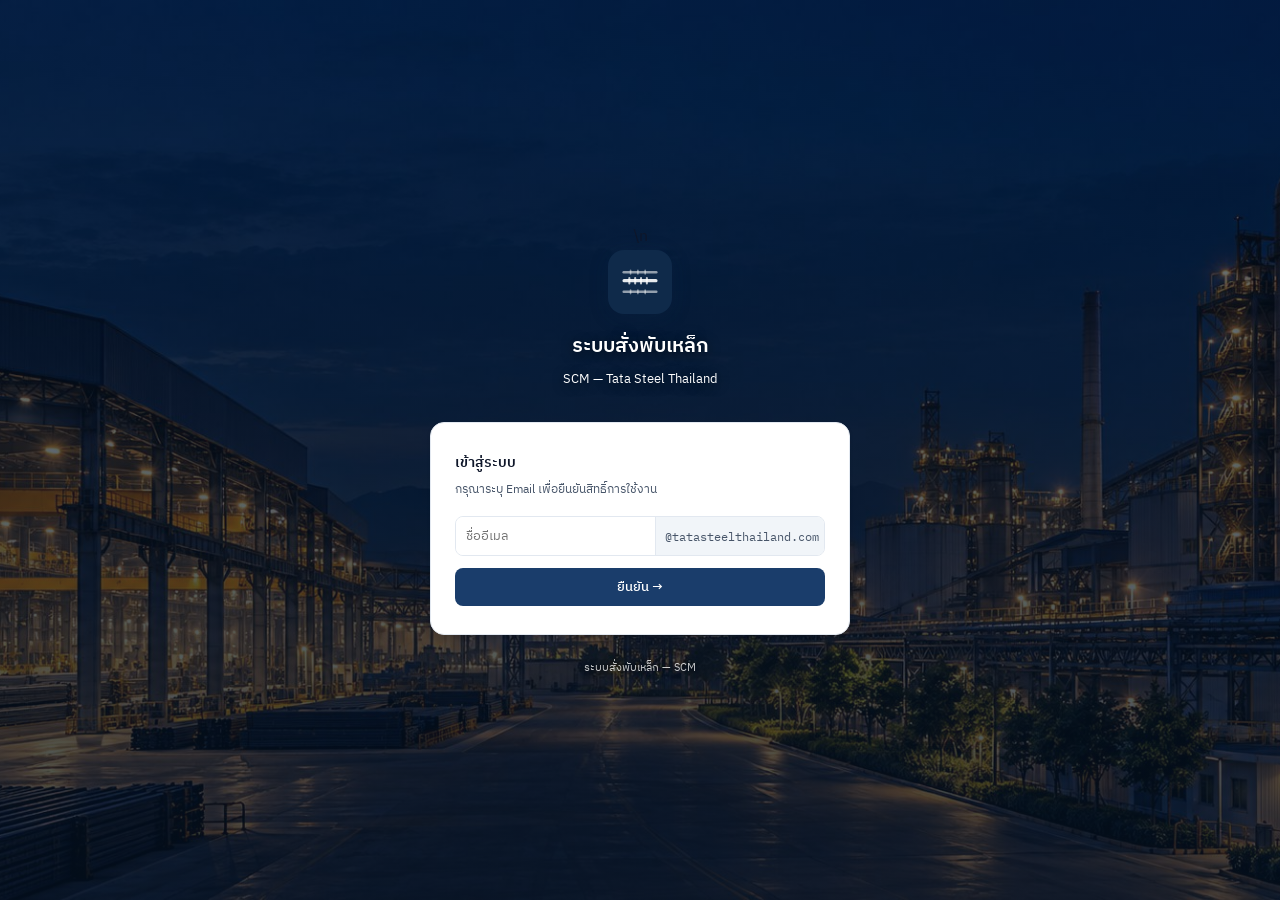
==== index.html @ e5064bcb "Show matching OTP reference code on login page" ====
<!DOCTYPE html>
<html lang="th">
<head>
<meta charset="UTF-8"/>
<meta name="viewport" content="width=device-width, initial-scale=1.0"/>
<title>ระบบสั่งพับเหล็ก — Tata Steel Thailand</title>
<link href="https://fonts.googleapis.com/css2?family=IBM+Plex+Sans+Thai:wght@300;400;500;600&family=IBM+Plex+Mono:wght@400;500&display=swap" rel="stylesheet"/>
<style>
:root{--bd:#0f2a4a;--bm:#1a3d6b;--ba:#2563b0;--bl:#dbeafe;--gr:#16a34a;--gl:#dcfce7;--rd:#dc2626;--rl:#fee2e2;--br:#e2e8f0;--tx:#0f172a;--t2:#475569;--t3:#94a3b8;--ra:14px}
*{box-sizing:border-box;margin:0;padding:0}
body{font-family:'IBM Plex Sans Thai',sans-serif;background:#eef2f7;color:var(--tx);min-height:100vh;display:flex;flex-direction:column;align-items:center;justify-content:center;padding:1.5rem 1rem}
.wrap{max-width:420px;width:100%}
.hdr{text-align:center;margin-bottom:2rem}
.logo{width:64px;height:64px;background:var(--bd);border-radius:16px;display:flex;align-items:center;justify-content:center;margin:0 auto 1rem;box-shadow:0 4px 20px rgba(15,42,74,.2)}
.logo svg{width:38px;height:38px}
.hdr h1{font-size:20px;font-weight:600;color:var(--bd);margin-bottom:.35rem}
.hdr p{font-size:13px;color:var(--t2)}

/* LOGIN */
.login-card{background:#fff;border:1px solid var(--br);border-radius:var(--ra);padding:1.75rem 1.5rem;box-shadow:0 1px 4px rgba(0,0,0,.06)}
.login-card h2{font-size:14px;font-weight:600;color:var(--tx);margin-bottom:.35rem}
.login-card p{font-size:12px;color:var(--t2);margin-bottom:1.1rem;line-height:1.6}
.email-wrap{display:flex;align-items:center;border:1px solid var(--br);border-radius:8px;overflow:hidden;transition:border .15s,box-shadow .15s;margin-bottom:.75rem}
.email-wrap:focus-within{border-color:var(--ba);box-shadow:0 0 0 3px rgba(37,99,176,.1)}
.email-wrap input{border:none;flex:1;height:38px;padding:0 10px;font-size:13px;font-family:'IBM Plex Sans Thai',sans-serif;outline:none;background:#fff;color:var(--tx)}
.email-domain{background:var(--sl, #f1f5f9);padding:0 9px;height:38px;display:flex;align-items:center;font-size:12px;color:var(--t2);border-left:1px solid var(--br);white-space:nowrap;font-family:'IBM Plex Mono',monospace}
.otp-wrap{display:none;margin-bottom:.75rem}.otp-wrap.show{display:block}.otp-ref{display:flex;align-items:center;justify-content:center;gap:7px;margin:0 0 .5rem;padding:.42rem .65rem;border:1px solid #bfdbfe;border-radius:8px;background:#eff6ff;color:#475569;font-size:12px}.otp-ref strong{font:600 13px 'IBM Plex Mono',monospace;letter-spacing:.08em;color:var(--bm)}.otp-wrap input{width:100%;height:44px;border:1px solid var(--br);border-radius:8px;text-align:center;font:600 20px 'IBM Plex Mono',monospace;letter-spacing:.45em;outline:none}.otp-wrap input:focus{border-color:var(--ba);box-shadow:0 0 0 3px rgba(37,99,176,.1)}
.login-btn{width:100%;height:38px;background:var(--bm);color:#fff;border:none;border-radius:8px;font-size:13px;font-weight:500;font-family:'IBM Plex Sans Thai',sans-serif;cursor:pointer;transition:background .15s;display:flex;align-items:center;justify-content:center;gap:6px}
.login-btn:hover{background:var(--bd)}
.login-btn:disabled{background:var(--t3);cursor:not-allowed}
.err-msg{background:var(--rl);border:1px solid #fca5a5;border-radius:8px;padding:.6rem .85rem;font-size:12px;color:var(--rd);margin-top:.65rem;display:none}
.err-msg.show{display:block}
.rebar-loader{display:inline-block;position:relative;width:76px;height:10px;overflow:hidden;border-radius:999px;background:rgba(255,255,255,.16);box-shadow:inset 0 0 0 1px rgba(255,255,255,.14)}
.rebar-loader::before{content:"";position:absolute;left:1px;top:1px;height:8px;width:18%;border-radius:999px;background:repeating-linear-gradient(115deg,transparent 0 5px,rgba(20,48,74,.65) 5px 7px),linear-gradient(90deg,#a9bbca 0%,#f4f8fb 52%,#f6a62f 100%);box-shadow:0 0 7px rgba(246,166,47,.55);animation:rebar-grow 1.15s ease-in-out infinite alternate}
.rebar-loader::after{content:"";position:absolute;top:2px;left:17%;width:6px;height:6px;border-radius:50%;background:#ffd27a;box-shadow:0 0 8px 2px rgba(255,174,55,.65);animation:rebar-tip 1.15s ease-in-out infinite alternate}
.login-btn[aria-busy="true"]{background:var(--bm);cursor:wait}
@keyframes rebar-grow{from{width:18%;opacity:.72}to{width:94%;opacity:1}}
@keyframes rebar-tip{from{left:17%;opacity:.72}to{left:91%;opacity:1}}
@media(prefers-reduced-motion:reduce){.rebar-loader::before{width:72%;animation:none}.rebar-loader::after{left:70%;animation:none}}

/* MENU */
.menu-view{display:none}
.menu-view.show{display:block}
.login-card.hide{display:none}
.greeting{text-align:center;font-size:13px;color:var(--t2);margin-bottom:1.1rem}
.greeting strong{color:var(--bm)}
.cards{display:flex;flex-direction:column;gap:12px}
.menu-card{background:#fff;border:1.5px solid var(--br);border-radius:var(--ra);padding:1.3rem 1.4rem;cursor:pointer;transition:all .2s;text-decoration:none;display:flex;align-items:center;gap:1rem;box-shadow:0 1px 4px rgba(0,0,0,.06)}
.menu-card:hover{border-color:var(--ba);box-shadow:0 4px 20px rgba(37,99,176,.12);transform:translateY(-2px)}
.menu-card.track:hover{border-color:var(--gr)}
.menu-card.dash:hover{border-color:#7c3aed;box-shadow:0 4px 20px rgba(124,58,237,.12)}
.menu-card.admin:hover{border-color:#d97706}
.card-icon{width:46px;height:46px;border-radius:12px;display:flex;align-items:center;justify-content:center;flex-shrink:0;font-size:20px}
.order .card-icon{background:var(--bl)}
.track .card-icon{background:var(--gl)}
.dash  .card-icon{background:#ede9fe}
.admin .card-icon{background:#fef3c7}
.card-text h2{font-size:14px;font-weight:600;color:var(--tx);margin-bottom:3px}
.card-text p{font-size:12px;color:var(--t2);line-height:1.5}
.arrow{margin-left:auto;color:var(--t3);font-size:18px;flex-shrink:0;transition:transform .2s}
.menu-card:hover .arrow{transform:translateX(4px);color:var(--ba)}
.signout{text-align:center;margin-top:1rem;font-size:12px;color:var(--t3);cursor:pointer;text-decoration:underline}
.signout:hover{color:var(--rd)}
.footer{text-align:center;margin-top:1.5rem;font-size:11px;color:var(--t3)}
</style>
<link rel="stylesheet" href="steel-mill-night.css?v=20260909"/>\n</head>
<body>
<div class="wrap">
  <div class="hdr">
    <div class="logo">
      <svg viewBox="0 0 26 26" fill="none" xmlns="http://www.w3.org/2000/svg">
        <rect x="1" y="11" width="24" height="2.2" rx="1.1" fill="rgba(255,255,255,0.9)"/>
        <rect x="5" y="9.5" width="1.4" height="5.2" rx="0.7" fill="rgba(255,255,255,0.75)"/>
        <rect x="9" y="9.5" width="1.4" height="5.2" rx="0.7" fill="rgba(255,255,255,0.75)"/>
        <rect x="13" y="9.5" width="1.4" height="5.2" rx="0.7" fill="rgba(255,255,255,0.75)"/>
        <rect x="17" y="9.5" width="1.4" height="5.2" rx="0.7" fill="rgba(255,255,255,0.75)"/>
        <rect x="1" y="5.5" width="24" height="1.6" rx="0.8" fill="rgba(255,255,255,0.55)"/>
        <rect x="6" y="4.5" width="1.1" height="3.6" rx="0.55" fill="rgba(255,255,255,0.45)"/>
        <rect x="11" y="4.5" width="1.1" height="3.6" rx="0.55" fill="rgba(255,255,255,0.45)"/>
        <rect x="16" y="4.5" width="1.1" height="3.6" rx="0.55" fill="rgba(255,255,255,0.45)"/>
        <rect x="1" y="18.9" width="24" height="1.6" rx="0.8" fill="rgba(255,255,255,0.55)"/>
        <rect x="6" y="17.9" width="1.1" height="3.6" rx="0.55" fill="rgba(255,255,255,0.45)"/>
        <rect x="11" y="17.9" width="1.1" height="3.6" rx="0.55" fill="rgba(255,255,255,0.45)"/>
        <rect x="16" y="17.9" width="1.1" height="3.6" rx="0.55" fill="rgba(255,255,255,0.45)"/>
      </svg>
    </div>
    <h1>ระบบสั่งพับเหล็ก</h1>
    <p>SCM — Tata Steel Thailand</p>
  </div>

  <!-- LOGIN -->
  <div class="login-card" id="loginCard">
    <h2>เข้าสู่ระบบ</h2>
    <p>กรุณาระบุ Email เพื่อยืนยันสิทธิ์การใช้งาน</p>
    <div class="email-wrap">
      <input type="text" id="emailInput" placeholder="ชื่ออีเมล" onkeydown="if(event.key==='Enter')doLogin()"/>
      <span class="email-domain">@tatasteelthailand.com</span>
    </div>
    <div class="otp-wrap" id="otpWrap"><div class="otp-ref"><span>รหัสอ้างอิง</span><strong id="otpRefCode">—</strong></div><input type="text" id="otpInput" inputmode="numeric" maxlength="6" autocomplete="one-time-code" placeholder="••••••" onkeydown="if(event.key==='Enter')verifyOtp()"/></div>
    <button class="login-btn" id="loginBtn" onclick="doLogin()">
      <span id="loginText" aria-live="polite">ยืนยัน →</span>
      <span class="rebar-loader" id="loginSpin" style="display:none" aria-hidden="true"></span>
    </button>
    <div class="err-msg" id="errMsg">⛔ คุณไม่มีสิทธิ์ใช้งานระบบนี้ กรุณาติดต่อผู้ดูแลระบบ</div>
  </div>

  <!-- MENU -->
  <div class="menu-view" id="menuView">
    <div class="greeting">สวัสดีครับ <strong id="greetName"></strong></div>
    <div class="cards">

      <a class="menu-card order" href="steel_bend_order.html">
        <div class="card-icon">🔩</div>
        <div class="card-text">
          <h2>สั่งพับเหล็ก</h2>
          <p>กรอกรายการสินค้าที่ต้องการสั่งพับ<br/>ส่งคำสั่งซื้อเข้าระบบได้ทันที</p>
        </div>
        <div class="arrow">›</div>
      </a>

      <a class="menu-card track" href="steel_bend_tracking.html">
        <div class="card-icon">📋</div>
        <div class="card-text">
          <h2>ติดตามสถานะ</h2>
          <p>ตรวจสอบรายการที่สั่งไว้<br/>ดูสถานะว่าดำเนินการแล้วหรือยัง</p>
        </div>
        <div class="arrow">›</div>
      </a>

      <a class="menu-card dash" href="steel_bend_dashboard.html">
        <div class="card-icon">
          <svg width="24" height="24" viewBox="0 0 24 24" fill="none">
            <rect x="3"    y="3"    width="7.5" height="7.5" rx="1.5" fill="#7c3aed"/>
            <rect x="13.5" y="3"    width="7.5" height="7.5" rx="1.5" fill="#7c3aed" opacity=".4"/>
            <rect x="3"    y="13.5" width="7.5" height="7.5" rx="1.5" fill="#7c3aed" opacity=".4"/>
            <rect x="13.5" y="13.5" width="7.5" height="7.5" rx="1.5" fill="#7c3aed"/>
          </svg>
        </div>
        <div class="card-text">
          <h2>Dashboard</h2>
          <p>ภาพรวมการสั่งพับ Top สินค้า<br/>และสรุปยอดตาม Customer Group</p>
        </div>
        <div class="arrow">›</div>
      </a>

      <a class="menu-card admin" href="steel_bend_admin.html" id="adminCard" style="display:none">
        <div class="card-icon">⚙️</div>
        <div class="card-text">
          <h2>Admin Panel</h2>
          <p>จัดการรายการ Pending<br/>Mark as Sent เพื่อส่งโรงงาน</p>
        </div>
        <div class="arrow">›</div>
      </a>

    </div>
    <div class="signout" onclick="signOut()">ออกจากระบบ</div>
  </div>

  <div class="footer">ระบบสั่งพับเหล็ก — SCM</div>
</div>

<script src="security.js"></script>
<script>
const AUTH_URL='https://defaultc49eedf2bcd84a848b29b3e5f61a3d.03.environment.api.powerplatform.com:443/powerautomate/automations/direct/workflows/89ec33c02cda46e6b5a53c86ad0cdae4/triggers/manual/paths/invoke?api-version=1&sp=%2Ftriggers%2Fmanual%2Frun&sv=1.0&sig=KAOAU4tru--J9rAwcQgUj6kywEszKoEDkEr4LP3tuYQ';
let pendingEmail='', pendingRequestId='';

window.onload=function(){
  const saved=SteelSecurity.readSession();
  if(saved) showMenu(saved);
};

async function doLogin(){
  const email=document.getElementById('emailInput').value.trim().toLowerCase();
  if(!email){document.getElementById('emailInput').focus();return;}
  const btn=document.getElementById('loginBtn');
  const txt=document.getElementById('loginText');
  const spin=document.getElementById('loginSpin');
  const err=document.getElementById('errMsg');
  btn.disabled=true; btn.setAttribute('aria-busy','true');
  txt.textContent='กำลังส่ง OTP'; spin.style.display='inline-block';
  err.classList.remove('show');
  try{
    const controller=new AbortController();
    const tid=setTimeout(()=>controller.abort(),15000);
    const res=await fetch(AUTH_URL,{
      method:'POST',
      headers:{'Content-Type':'application/json'},
      body:JSON.stringify({action:'request_otp',email:email+'@tatasteelthailand.com'}),
      signal:controller.signal
    });
    clearTimeout(tid);
    const text=await res.text();
    let data={};
    try{data=JSON.parse(text);}catch(e){}
    if(res.ok && data.ok===true && data.requestId){
      pendingEmail=email+'@tatasteelthailand.com'; pendingRequestId=String(data.requestId||'');
      const refSource=pendingRequestId.replace(/[^a-z0-9]/gi,'').toUpperCase();
      document.getElementById('otpRefCode').textContent='SB-'+refSource.slice(0,6);
      document.getElementById('emailInput').disabled=true;
      document.getElementById('otpWrap').classList.add('show');
      document.getElementById('loginText').textContent='ยืนยัน OTP →';
      document.getElementById('loginBtn').onclick=verifyOtp;
      document.getElementById('otpInput').focus();
    } else {
      err.classList.add('show');
    }
  }catch(e){
    err.textContent='⚠️ เกิดข้อผิดพลาด กรุณาลองใหม่อีกครั้ง';
    err.classList.add('show');
  }finally{
    btn.disabled=false; btn.removeAttribute('aria-busy'); spin.style.display='none';
    txt.textContent=pendingRequestId?'ยืนยัน OTP →':'ยืนยัน →';
  }
}

async function verifyOtp(){
  const otp=document.getElementById('otpInput').value.replace(/\D/g,'');
  const err=document.getElementById('errMsg');
  if(otp.length!==6){err.textContent='กรุณากรอก OTP 6 หลัก';err.classList.add('show');return;}
  const btn=document.getElementById('loginBtn'),txt=document.getElementById('loginText'),spin=document.getElementById('loginSpin');
  btn.disabled=true;btn.setAttribute('aria-busy','true');txt.textContent='กำลังตรวจสอบ OTP';spin.style.display='inline-block';err.classList.remove('show');
  try{
    const res=await fetch(AUTH_URL,{method:'POST',headers:{'Content-Type':'application/json'},body:JSON.stringify({action:'verify_otp',email:pendingEmail,otp,requestId:pendingRequestId})});
    const data=await res.json().catch(()=>({}));
    if(!res.ok||data.ok!==true||!data.sessionToken) throw new Error(data.message||'OTP ไม่ถูกต้องหรือหมดอายุ');
    const session=SteelSecurity.saveSession(data); showMenu(session);
  }catch(e){err.textContent='⛔ '+e.message;err.classList.add('show');}
  finally{btn.disabled=false;btn.removeAttribute('aria-busy');txt.textContent='ยืนยัน OTP →';spin.style.display='none';}
}

function showMenu(session){
  document.getElementById('loginCard').classList.add('hide');
  document.getElementById('menuView').classList.add('show');
  document.getElementById('greetName').textContent=session.email;
  const isAdmin=['admin','scm'].includes(session.role);
  document.getElementById('adminCard').style.display=isAdmin?'flex':'none';
}

function signOut(){
  SteelSecurity.clearSession(); pendingEmail=''; pendingRequestId='';
  document.getElementById('loginCard').classList.remove('hide');
  document.getElementById('menuView').classList.remove('show');
  document.getElementById('emailInput').value='';
  document.getElementById('emailInput').disabled=false;
  document.getElementById('otpInput').value='';
  document.getElementById('otpRefCode').textContent='—';
  document.getElementById('otpWrap').classList.remove('show');
  document.getElementById('loginText').textContent='ยืนยัน →';
  document.getElementById('loginBtn').onclick=doLogin;
  document.getElementById('errMsg').classList.remove('show');
}
</script>
</body>
</html>
---- steel-mill-night.css ----
/* Static steel-mill night background — shared by every app page */
html{min-height:100%;background:#07182b}
body{
  background-color:#07182b!important;
  background-image:
    linear-gradient(180deg,rgba(4,18,35,.56),rgba(4,18,35,.72)),
    url("[data-uri]")!important;
  background-position:center center!important;
  background-size:cover!important;
  background-repeat:no-repeat!important;
  background-attachment:fixed!important;
}
body>.wrap{position:relative}
body>.wrap>.hdr h1,body>.wrap>.hdr p{color:#fff;text-shadow:0 2px 12px rgba(0,0,0,.65)}
body>.wrap>.footer{color:rgba(255,255,255,.78);text-shadow:0 1px 6px rgba(0,0,0,.7)}
@media(max-width:640px){body{background-position:58% center!important;background-attachment:scroll!important}}
@media(prefers-reduced-motion:reduce){*{scroll-behavior:auto!important}}
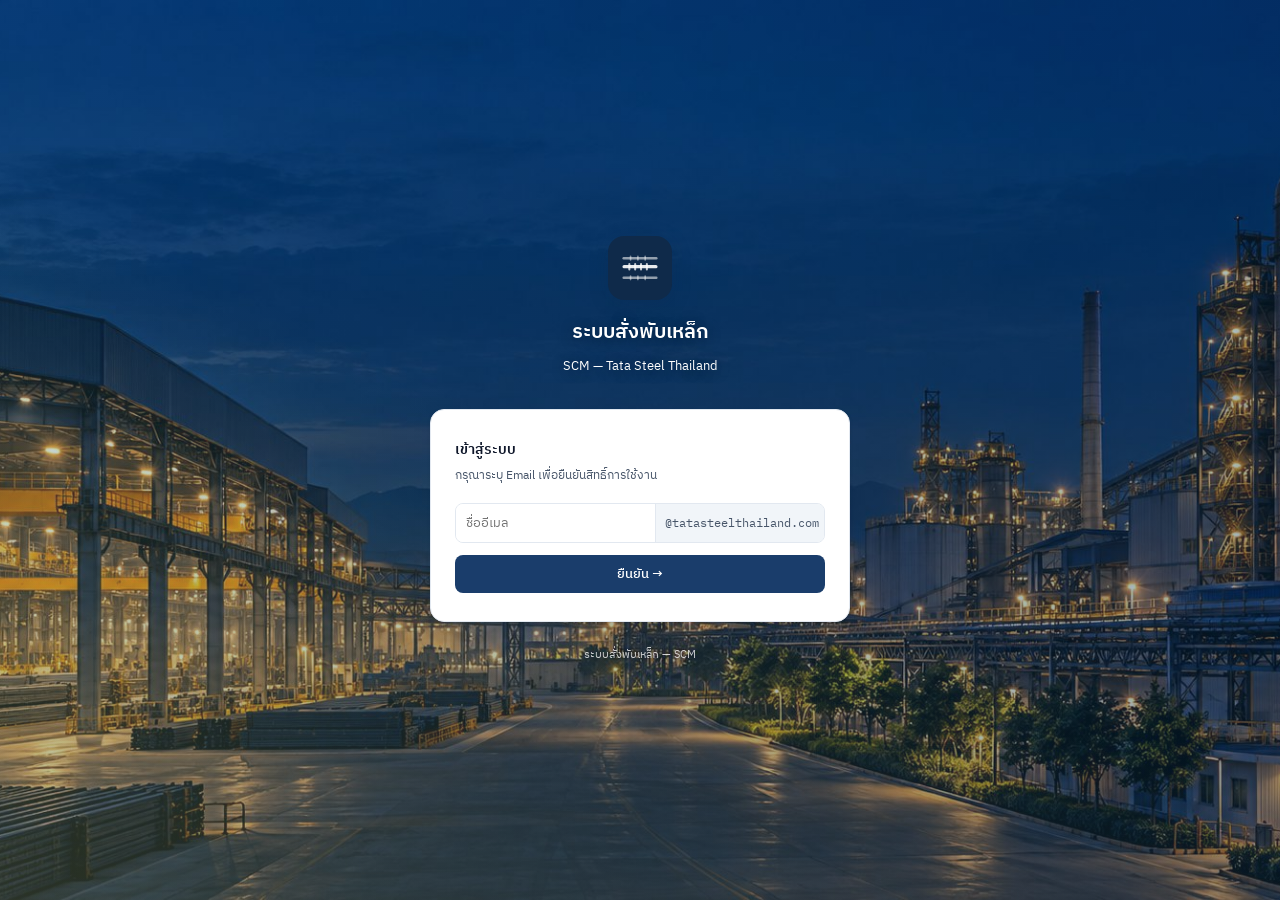
==== commit 1a08099d: "Improve home menu visibility and icons" ====
--- a/index.html
+++ b/index.html
@@ -42,15 +42,15 @@
 .menu-view{display:none}
 .menu-view.show{display:block}
 .login-card.hide{display:none}
-.greeting{text-align:center;font-size:13px;color:var(--t2);margin-bottom:1.1rem}
-.greeting strong{color:var(--bm)}
+.greeting{text-align:center;font-size:13px;color:#fff;margin:0 auto 1.1rem;padding:.58rem 1rem;width:max-content;max-width:100%;border:1px solid rgba(255,255,255,.55);border-radius:999px;background:rgba(7,35,70,.72);box-shadow:0 6px 18px rgba(3,20,40,.18);text-shadow:0 1px 2px rgba(0,0,0,.35);overflow-wrap:anywhere}
+.greeting strong{color:#fff;font-weight:600}
 .cards{display:flex;flex-direction:column;gap:12px}
 .menu-card{background:#fff;border:1.5px solid var(--br);border-radius:var(--ra);padding:1.3rem 1.4rem;cursor:pointer;transition:all .2s;text-decoration:none;display:flex;align-items:center;gap:1rem;box-shadow:0 1px 4px rgba(0,0,0,.06)}
 .menu-card:hover{border-color:var(--ba);box-shadow:0 4px 20px rgba(37,99,176,.12);transform:translateY(-2px)}
 .menu-card.track:hover{border-color:var(--gr)}
 .menu-card.dash:hover{border-color:#7c3aed;box-shadow:0 4px 20px rgba(124,58,237,.12)}
 .menu-card.admin:hover{border-color:#d97706}
-.card-icon{width:46px;height:46px;border-radius:12px;display:flex;align-items:center;justify-content:center;flex-shrink:0;font-size:20px}
+.card-icon{width:46px;height:46px;border-radius:12px;display:flex;align-items:center;justify-content:center;flex-shrink:0}.card-icon svg{width:25px;height:25px;fill:none;stroke:currentColor;stroke-width:1.8;stroke-linecap:round;stroke-linejoin:round}.order .card-icon{color:#2563b0}.track .card-icon{color:#15803d}.dash .card-icon{color:#7c3aed}.admin .card-icon{color:#b45309}
 .order .card-icon{background:var(--bl)}
 .track .card-icon{background:var(--gl)}
 .dash  .card-icon{background:#ede9fe}
@@ -63,7 +63,7 @@
 .signout:hover{color:var(--rd)}
 .footer{text-align:center;margin-top:1.5rem;font-size:11px;color:var(--t3)}
 </style>
-<link rel="stylesheet" href="steel-mill-night.css?v=20260909"/>\n</head>
+<link rel="stylesheet" href="steel-mill-night.css?v=20260909"/></head>
 <body>
 <div class="wrap">
   <div class="hdr">
@@ -110,7 +110,7 @@
     <div class="cards">
 
       <a class="menu-card order" href="steel_bend_order.html">
-        <div class="card-icon">🔩</div>
+        <div class="card-icon" aria-hidden="true"><svg viewBox="0 0 24 24"><path d="M4 6h9a5 5 0 0 1 5 5v7"/><path d="M4 11h6a3 3 0 0 1 3 3v4"/><path d="M7 4v4M11 4v4M16 9h4M11 14h4M16 16h4"/></svg></div>
         <div class="card-text">
           <h2>สั่งพับเหล็ก</h2>
           <p>กรอกรายการสินค้าที่ต้องการสั่งพับ<br/>ส่งคำสั่งซื้อเข้าระบบได้ทันที</p>
@@ -119,7 +119,7 @@
       </a>
 
       <a class="menu-card track" href="steel_bend_tracking.html">
-        <div class="card-icon">📋</div>
+        <div class="card-icon" aria-hidden="true"><svg viewBox="0 0 24 24"><path d="M9 5H6a2 2 0 0 0-2 2v12a2 2 0 0 0 2 2h12a2 2 0 0 0 2-2V7a2 2 0 0 0-2-2h-3"/><path d="M9 3h6v4H9zM8 13l2 2 5-5M8 18h7"/></svg></div>
         <div class="card-text">
           <h2>ติดตามสถานะ</h2>
           <p>ตรวจสอบรายการที่สั่งไว้<br/>ดูสถานะว่าดำเนินการแล้วหรือยัง</p>
@@ -128,14 +128,7 @@
       </a>
 
       <a class="menu-card dash" href="steel_bend_dashboard.html">
-        <div class="card-icon">
-          <svg width="24" height="24" viewBox="0 0 24 24" fill="none">
-            <rect x="3"    y="3"    width="7.5" height="7.5" rx="1.5" fill="#7c3aed"/>
-            <rect x="13.5" y="3"    width="7.5" height="7.5" rx="1.5" fill="#7c3aed" opacity=".4"/>
-            <rect x="3"    y="13.5" width="7.5" height="7.5" rx="1.5" fill="#7c3aed" opacity=".4"/>
-            <rect x="13.5" y="13.5" width="7.5" height="7.5" rx="1.5" fill="#7c3aed"/>
-          </svg>
-        </div>
+        <div class="card-icon" aria-hidden="true"><svg viewBox="0 0 24 24"><path d="M4 20V10M10 20V4M16 20v-7M22 20H2"/><path d="M3 10h2M9 4h2M15 13h2"/></svg></div>
         <div class="card-text">
           <h2>Dashboard</h2>
           <p>ภาพรวมการสั่งพับ Top สินค้า<br/>และสรุปยอดตาม Customer Group</p>
@@ -144,7 +137,7 @@
       </a>
 
       <a class="menu-card admin" href="steel_bend_admin.html" id="adminCard" style="display:none">
-        <div class="card-icon">⚙️</div>
+        <div class="card-icon" aria-hidden="true"><svg viewBox="0 0 24 24"><path d="M4 7h10M18 7h2M4 12h2M10 12h10M4 17h7M15 17h5"/><circle cx="16" cy="7" r="2"/><circle cx="8" cy="12" r="2"/><circle cx="13" cy="17" r="2"/></svg></div>
         <div class="card-text">
           <h2>Admin Panel</h2>
           <p>จัดการรายการ Pending<br/>Mark as Sent เพื่อส่งโรงงาน</p>
--- a/steel-mill-night.css
+++ b/steel-mill-night.css
@@ -1,9 +1,9 @@
 /* Static steel-mill night background — shared by every app page */
-html{min-height:100%;background:#07182b}
+html{min-height:100%;background:#e8f4ff}
 body{
-  background-color:#07182b!important;
+  background-color:#e8f4ff!important;
   background-image:
-    linear-gradient(180deg,rgba(4,18,35,.56),rgba(4,18,35,.72)),
+    linear-gradient(135deg,rgba(14,116,168,.18),rgba(7,47,79,.40)),linear-gradient(26deg,rgba(251,191,36,.22),transparent 48%),
     url("[data-uri]